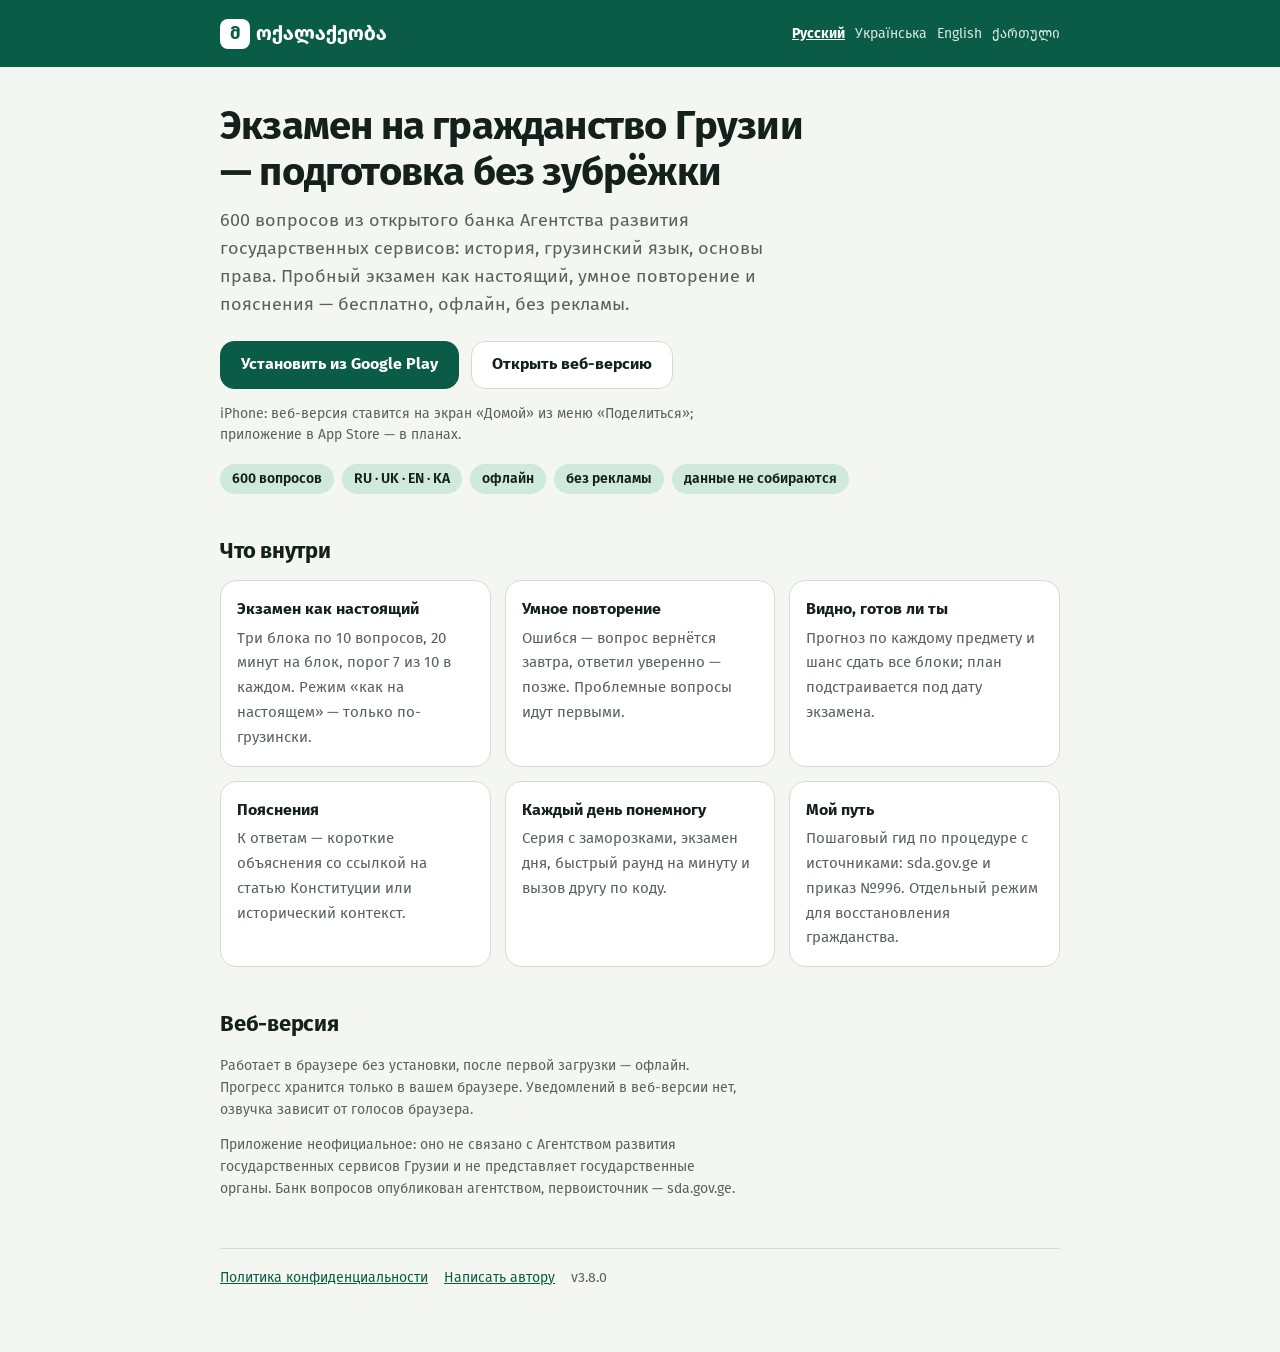
==== index.html @ a2e6dc0f "Сайт: сборка 3.8.0" ====
<!doctype html>
<html lang="ru"><head><meta charset="utf-8"><meta name="viewport" content="width=device-width, initial-scale=1">
<title>Тренажёр на гражданство Грузии — 600 вопросов экзамена, офлайн и бесплатно</title><meta name="description" content="Бесплатный тренажёр экзамена на гражданство Грузии: 600 вопросов из банка агентства, пробный экзамен как настоящий, пояснения, офлайн, без рекламы и сбора данных.">
<meta property="og:title" content="Тренажёр на гражданство Грузии — 600 вопросов экзамена, офлайн и бесплатно"><meta property="og:description" content="Бесплатный тренажёр экзамена на гражданство Грузии: 600 вопросов из банка агентства, пробный экзамен как настоящий, пояснения, офлайн, без рекламы и сбора данных."><meta property="og:image" content="./og.png"><meta property="og:type" content="website">
<meta name="theme-color" content="#0b5c46"><link rel="icon" href="./app/icons/icon-192.png">
<link rel="alternate" hreflang="ru" href="./">
<link rel="alternate" hreflang="uk" href="./uk/">
<link rel="alternate" hreflang="en" href="./en/">
<link rel="alternate" hreflang="ka" href="./ka/">
<style>
:root{--bg:#f4f7f1;--surface:#fff;--surface-2:#e9f0e6;--fg:#14201b;--muted:#55635b;--border:#d3dcd4;--primary:#0b5c46;--primary-soft:#cfe9dd;--primary-fg:#fff}
@media (prefers-color-scheme:dark){:root{--bg:#0f1713;--surface:#18211c;--surface-2:#1f2a24;--fg:#e9efe9;--muted:#9aa79f;--border:#2c3a32;--primary:#5fcf9d;--primary-soft:#1d3d31;--primary-fg:#08150f}}
@font-face{font-family:FiraGO;font-weight:400;font-display:swap;src:url('./app/fonts/firago-regular.woff2') format('woff2')}
@font-face{font-family:FiraGO;font-weight:500;font-display:swap;src:url('./app/fonts/firago-medium.woff2') format('woff2')}
@font-face{font-family:FiraGO;font-weight:600;font-display:swap;src:url('./app/fonts/firago-semibold.woff2') format('woff2')}
@font-face{font-family:FiraGO;font-weight:700;font-display:swap;src:url('./app/fonts/firago-bold.woff2') format('woff2')}
*{box-sizing:border-box} body{margin:0;background:var(--bg);color:var(--fg);font-family:FiraGO,system-ui,sans-serif;font-size:16px;line-height:1.55}
header{background:var(--primary);color:var(--primary-fg)} header .in{max-width:880px;margin:0 auto;padding:18px 20px;display:flex;align-items:center;justify-content:space-between;gap:12px;flex-wrap:wrap}
.wm{display:inline-flex;align-items:center;gap:2px;font-family:FiraGO,system-ui,sans-serif;font-weight:800;font-size:20px;color:inherit;text-decoration:none}
.wm .m{display:inline-grid;place-items:center;width:30px;height:30px;border-radius:8px;background:#fff;color:#0b5c46;font-size:18px;margin-right:4px}
nav.langs{display:flex;gap:10px;font-size:14px} nav.langs a{color:inherit;opacity:.85;text-decoration:none} nav.langs a[aria-current]{opacity:1;font-weight:700;text-decoration:underline}
main{max-width:880px;margin:0 auto;padding:28px 20px 64px}
h1{font-size:clamp(28px,5vw,40px);line-height:1.15;letter-spacing:-.02em;margin:8px 0 12px;text-wrap:balance} .lead{font-size:18px;color:var(--muted);max-width:60ch;margin:0 0 22px}
.cta{display:flex;gap:12px;flex-wrap:wrap;margin:0 0 10px} .btn{display:inline-flex;align-items:center;min-height:48px;padding:0 20px;border-radius:14px;font-weight:700;text-decoration:none;border:1px solid var(--border);background:var(--surface);color:var(--fg)}
.btn.primary{background:var(--primary);color:var(--primary-fg);border-color:var(--primary)} .btn:focus-visible,a:focus-visible{outline:2px solid var(--primary);outline-offset:2px}
.note{font-size:14px;color:var(--muted);max-width:65ch}
h2{font-size:22px;margin:40px 0 12px;letter-spacing:-.01em}
.grid{display:grid;grid-template-columns:repeat(auto-fit,minmax(15rem,1fr));gap:14px;margin:0;padding:0;list-style:none}
.grid li{background:var(--surface);border:1px solid var(--border);border-radius:16px;padding:16px} .grid b{display:block;margin-bottom:4px}
.grid span{color:var(--muted);font-size:15px}
.facts{display:flex;flex-wrap:wrap;gap:8px;margin:18px 0 0;padding:0;list-style:none} .facts li{background:var(--primary-soft);color:var(--fg);border-radius:999px;padding:4px 12px;font-size:14px;font-weight:600}
article{max-width:70ch} article h1{font-size:30px} article h2{font-size:20px;margin-top:30px} article li{margin:4px 0} code{font-family:ui-monospace,Menlo,monospace;font-size:.9em;background:var(--surface-2);padding:1px 5px;border-radius:5px}
footer{border-top:1px solid var(--border);margin-top:48px;padding-top:18px;color:var(--muted);font-size:14px;display:flex;gap:16px;flex-wrap:wrap} footer a{color:var(--primary)}
</style></head><body>
<header><div class="in"><a class="wm" href="./" lang="ka"><span class="m" aria-hidden="true">მ</span>ოქალაქეობა</a>
<nav class="langs" aria-label="Language"><a href="./" lang="ru" aria-current="page">Русский</a><a href="./uk/" lang="uk">Українська</a><a href="./en/" lang="en">English</a><a href="./ka/" lang="ka">ქართული</a></nav></div></header>
<main><h1>Экзамен на гражданство Грузии — подготовка без зубрёжки</h1><p class="lead">600 вопросов из открытого банка Агентства развития государственных сервисов: история, грузинский язык, основы права. Пробный экзамен как настоящий, умное повторение и пояснения — бесплатно, офлайн, без рекламы.</p>
<div class="cta"><a class="btn primary" href="https://play.google.com/store/apps/details?id=ge.citizenship.trainer.plus" rel="noopener">Установить из Google Play</a><a class="btn" href="./app/">Открыть веб-версию</a></div>
<p class="note">iPhone: веб-версия ставится на экран «Домой» из меню «Поделиться»; приложение в App Store — в планах.</p><ul class="facts"><li>600 вопросов</li><li>RU · UK · EN · KA</li><li>офлайн</li><li>без рекламы</li><li>данные не собираются</li></ul>
<h2>Что внутри</h2><ul class="grid"><li><b>Экзамен как настоящий</b><span>Три блока по 10 вопросов, 20 минут на блок, порог 7 из 10 в каждом. Режим «как на настоящем» — только по-грузински.</span></li><li><b>Умное повторение</b><span>Ошибся — вопрос вернётся завтра, ответил уверенно — позже. Проблемные вопросы идут первыми.</span></li><li><b>Видно, готов ли ты</b><span>Прогноз по каждому предмету и шанс сдать все блоки; план подстраивается под дату экзамена.</span></li><li><b>Пояснения</b><span>К ответам — короткие объяснения со ссылкой на статью Конституции или исторический контекст.</span></li><li><b>Каждый день понемногу</b><span>Серия с заморозками, экзамен дня, быстрый раунд на минуту и вызов другу по коду.</span></li><li><b>Мой путь</b><span>Пошаговый гид по процедуре с источниками: sda.gov.ge и приказ №996. Отдельный режим для восстановления гражданства.</span></li></ul>
<h2>Веб-версия</h2><p class="note">Работает в браузере без установки, после первой загрузки — офлайн. Прогресс хранится только в вашем браузере. Уведомлений в веб-версии нет, озвучка зависит от голосов браузера.</p><p class="note">Приложение неофициальное: оно не связано с Агентством развития государственных сервисов Грузии и не представляет государственные органы. Банк вопросов опубликован агентством, первоисточник — sda.gov.ge.</p>
<footer><a href="./privacy/">Политика конфиденциальности</a><a href="mailto:zurabgedenidze90@gmail.com">Написать автору</a><span>v3.8.0</span></footer></main></body></html>
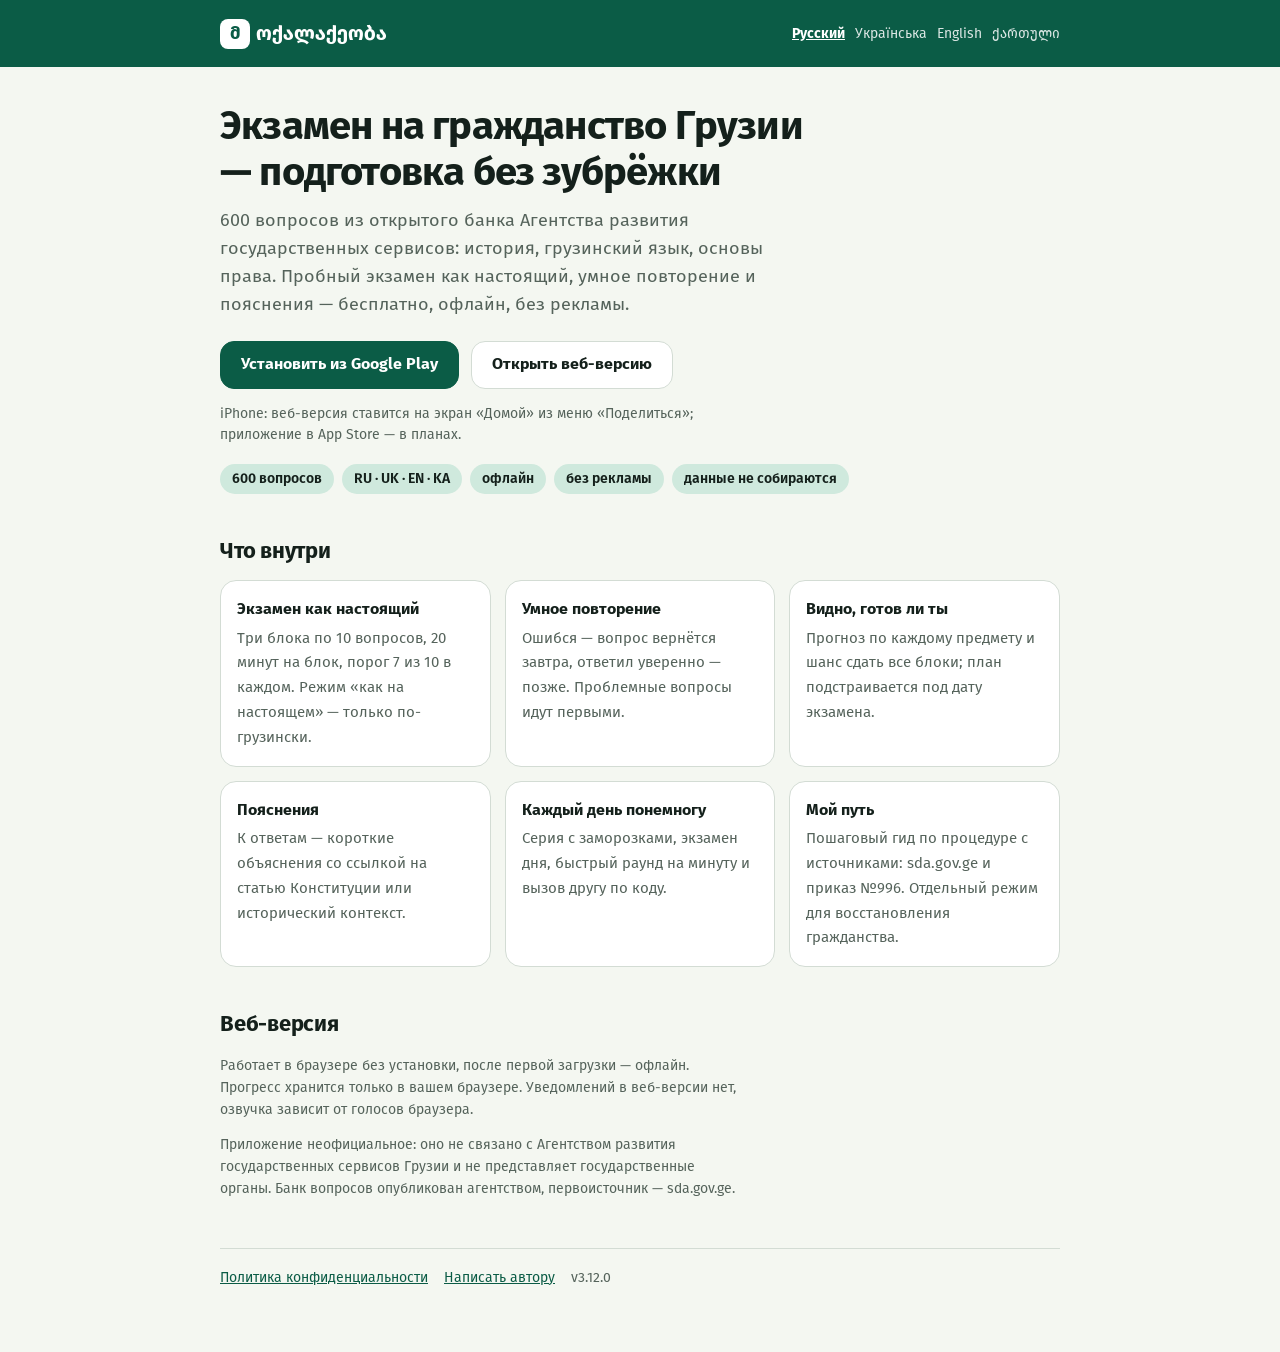
==== commit d9bc62eb: "Сайт: сборка 3.12.0" ====
--- a/index.html
+++ b/index.html
@@ -39,4 +39,4 @@
 <p class="note">iPhone: веб-версия ставится на экран «Домой» из меню «Поделиться»; приложение в App Store — в планах.</p><ul class="facts"><li>600 вопросов</li><li>RU · UK · EN · KA</li><li>офлайн</li><li>без рекламы</li><li>данные не собираются</li></ul>
 <h2>Что внутри</h2><ul class="grid"><li><b>Экзамен как настоящий</b><span>Три блока по 10 вопросов, 20 минут на блок, порог 7 из 10 в каждом. Режим «как на настоящем» — только по-грузински.</span></li><li><b>Умное повторение</b><span>Ошибся — вопрос вернётся завтра, ответил уверенно — позже. Проблемные вопросы идут первыми.</span></li><li><b>Видно, готов ли ты</b><span>Прогноз по каждому предмету и шанс сдать все блоки; план подстраивается под дату экзамена.</span></li><li><b>Пояснения</b><span>К ответам — короткие объяснения со ссылкой на статью Конституции или исторический контекст.</span></li><li><b>Каждый день понемногу</b><span>Серия с заморозками, экзамен дня, быстрый раунд на минуту и вызов другу по коду.</span></li><li><b>Мой путь</b><span>Пошаговый гид по процедуре с источниками: sda.gov.ge и приказ №996. Отдельный режим для восстановления гражданства.</span></li></ul>
 <h2>Веб-версия</h2><p class="note">Работает в браузере без установки, после первой загрузки — офлайн. Прогресс хранится только в вашем браузере. Уведомлений в веб-версии нет, озвучка зависит от голосов браузера.</p><p class="note">Приложение неофициальное: оно не связано с Агентством развития государственных сервисов Грузии и не представляет государственные органы. Банк вопросов опубликован агентством, первоисточник — sda.gov.ge.</p>
-<footer><a href="./privacy/">Политика конфиденциальности</a><a href="mailto:zurabgedenidze90@gmail.com">Написать автору</a><span>v3.8.0</span></footer></main></body></html>+<footer><a href="./privacy/">Политика конфиденциальности</a><a href="mailto:zurabgedenidze90@gmail.com">Написать автору</a><span>v3.12.0</span></footer></main></body></html>
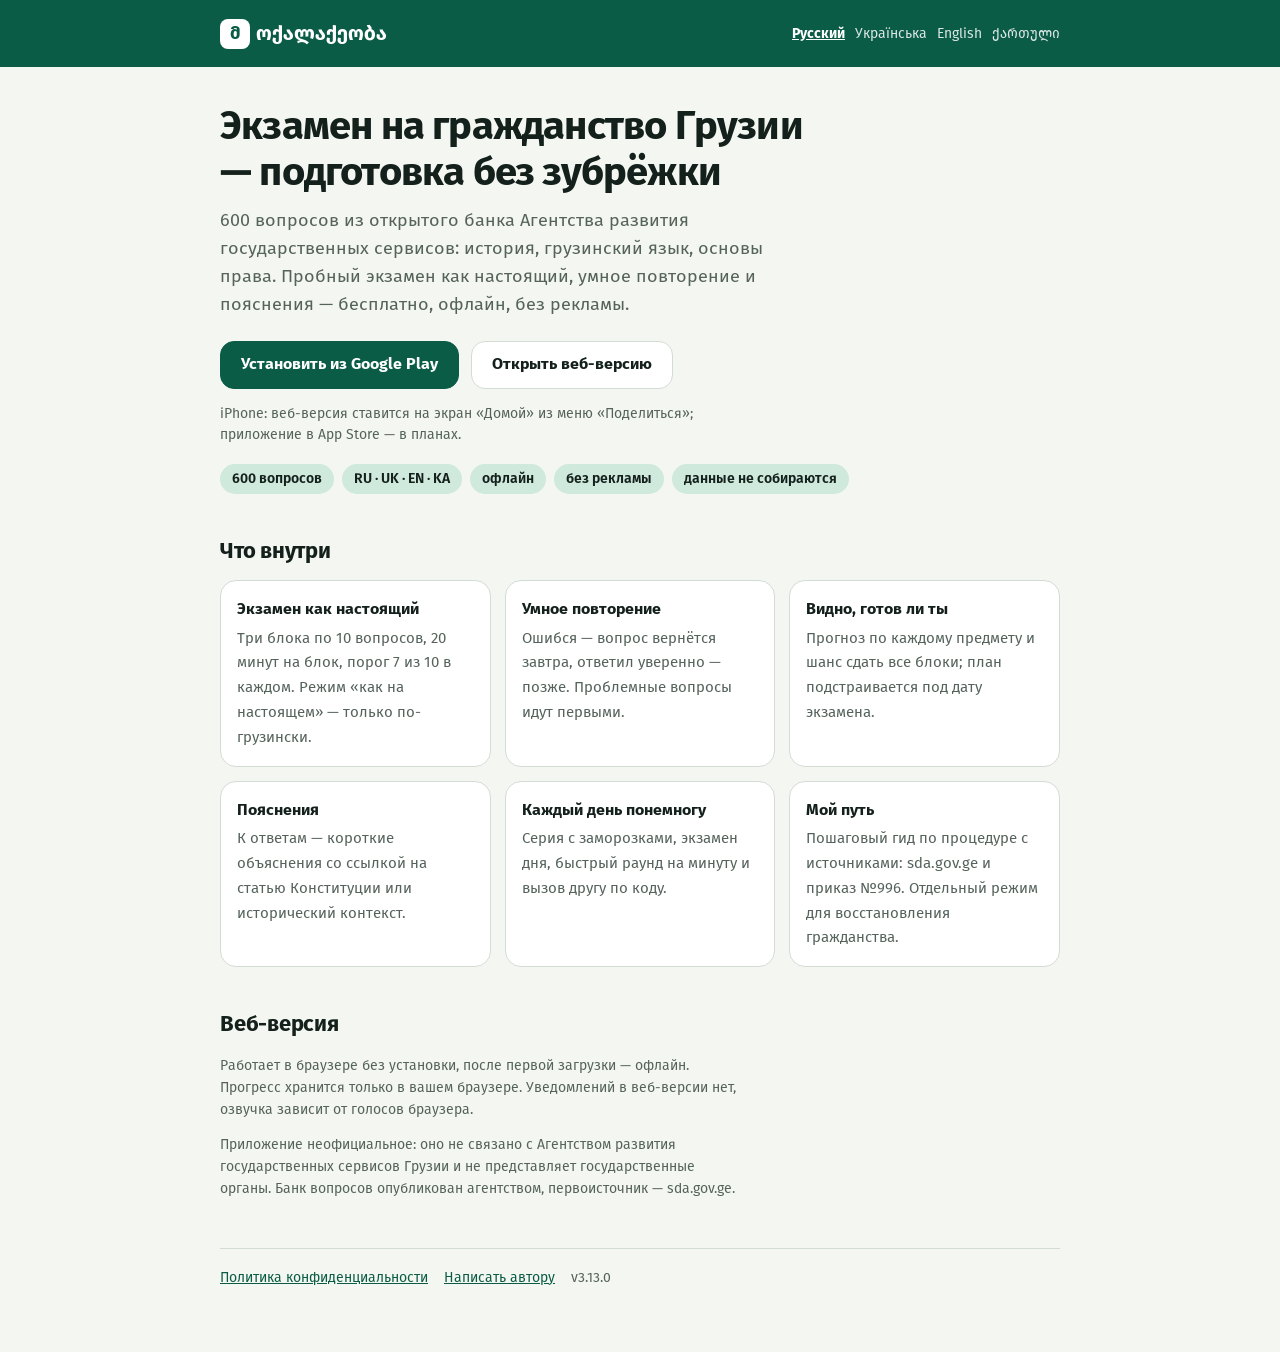
==== commit 9f5015a0: "Сайт: сборка 3.13.0" ====
--- a/index.html
+++ b/index.html
@@ -39,4 +39,4 @@
 <p class="note">iPhone: веб-версия ставится на экран «Домой» из меню «Поделиться»; приложение в App Store — в планах.</p><ul class="facts"><li>600 вопросов</li><li>RU · UK · EN · KA</li><li>офлайн</li><li>без рекламы</li><li>данные не собираются</li></ul>
 <h2>Что внутри</h2><ul class="grid"><li><b>Экзамен как настоящий</b><span>Три блока по 10 вопросов, 20 минут на блок, порог 7 из 10 в каждом. Режим «как на настоящем» — только по-грузински.</span></li><li><b>Умное повторение</b><span>Ошибся — вопрос вернётся завтра, ответил уверенно — позже. Проблемные вопросы идут первыми.</span></li><li><b>Видно, готов ли ты</b><span>Прогноз по каждому предмету и шанс сдать все блоки; план подстраивается под дату экзамена.</span></li><li><b>Пояснения</b><span>К ответам — короткие объяснения со ссылкой на статью Конституции или исторический контекст.</span></li><li><b>Каждый день понемногу</b><span>Серия с заморозками, экзамен дня, быстрый раунд на минуту и вызов другу по коду.</span></li><li><b>Мой путь</b><span>Пошаговый гид по процедуре с источниками: sda.gov.ge и приказ №996. Отдельный режим для восстановления гражданства.</span></li></ul>
 <h2>Веб-версия</h2><p class="note">Работает в браузере без установки, после первой загрузки — офлайн. Прогресс хранится только в вашем браузере. Уведомлений в веб-версии нет, озвучка зависит от голосов браузера.</p><p class="note">Приложение неофициальное: оно не связано с Агентством развития государственных сервисов Грузии и не представляет государственные органы. Банк вопросов опубликован агентством, первоисточник — sda.gov.ge.</p>
-<footer><a href="./privacy/">Политика конфиденциальности</a><a href="mailto:zurabgedenidze90@gmail.com">Написать автору</a><span>v3.12.0</span></footer></main></body></html>+<footer><a href="./privacy/">Политика конфиденциальности</a><a href="mailto:zurabgedenidze90@gmail.com">Написать автору</a><span>v3.13.0</span></footer></main></body></html>
